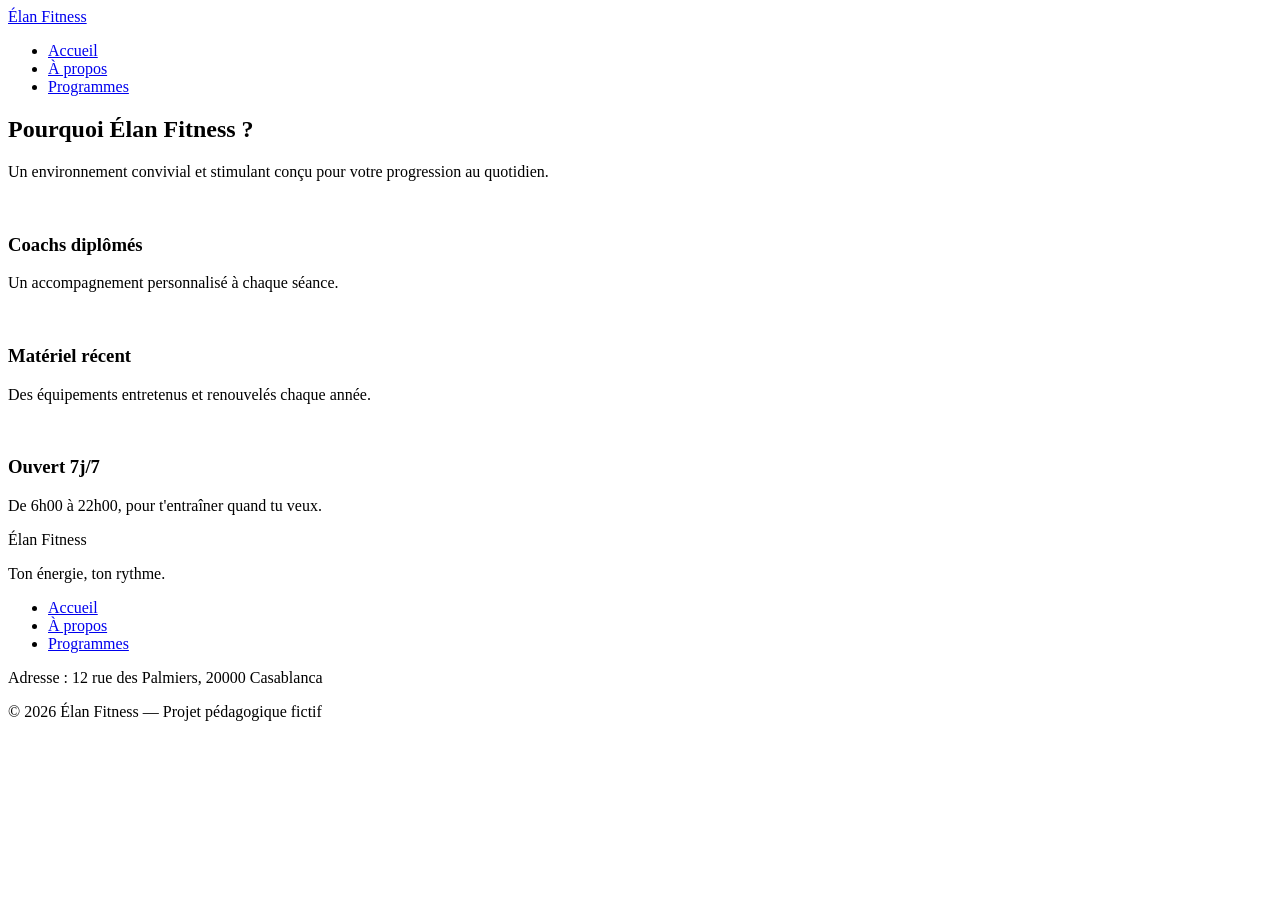
==== Accueil.html @ 4564ea5b "division des pages" ====
<!DOCTYPE html>
<html lang="fr">
<head>
  <meta charset="UTF-8">
  <meta name="viewport" content="width=device-width, initial-scale=1">
  <meta name="description" content="Élan Fitness, salle de sport à Casablanca : musculation, yoga, cardio et boxe fitness avec des coachs diplômés. Réservez votre cours d'essai gratuit.">
  <title>Élan Fitness | Salle de sport à Casablanca</title>

  <link rel="preconnect" href="https://fonts.googleapis.com">
  <link rel="preconnect" href="https://fonts.gstatic.com" crossorigin>
  <link href="https://fonts.googleapis.com/css2?family=Inter:wght@400;500;600&family=Poppins:wght@600;700;800&display=swap" rel="stylesheet">

  <link rel="stylesheet" href="style.css">
</head>

<body>
  <header class="en-tete">
    <div class="conteneur en-tete-contenu">
      <a href="#accueil" class="logo">Élan Fitness</a>

      <nav aria-label="Navigation principale">
        <ul class="menu">
          <li><a href="./Accueil.html" class="lien-actif">Accueil</a></li>
          <li><a href="./propos.html">À propos</a></li>
          <li><a href="./Programmes.html">Programmes</a></li>
        </ul>
      </nav>
    </div>
  </header>

  <main>
    <section class="section section-blanche">
      <div class="conteneur">
        <div class="section-titre">
          <h2>Pourquoi Élan Fitness ?</h2>
          <p>Un environnement convivial et stimulant conçu pour votre progression au quotidien.</p>
        </div>

        <div class="cartes">
          <article class="carte carte-avantage">
            <div class="icone"><img src="img/icone-coach.svg" alt=""></div>
            <h3>Coachs diplômés</h3>
            <p>Un accompagnement personnalisé à chaque séance.</p>
          </article>

          <article class="carte carte-avantage">
            <div class="icone"><img src="img/icone-materiel.svg" alt=""></div>
            <h3>Matériel récent</h3>
            <p>Des équipements entretenus et renouvelés chaque année.</p>
          </article>

          <article class="carte carte-avantage">
            <div class="icone"><img src="img/icone-horloge.svg" alt=""></div>
            <h3>Ouvert 7j/7</h3>
            <p>De 6h00 à 22h00, pour t'entraîner quand tu veux.</p>
          </article>
        </div>
      </div>
    </section>
  </main>

  <footer class="pied-de-page">
  <div class="conteneur">

    <div class="pied-haut">
      <div>
        <p class="logo logo-clair">Élan Fitness</p>
        <p class="slogan">Ton énergie, ton rythme.</p>
      </div>

      <nav aria-label="Navigation du pied de page">
        <ul class="menu menu-pied">
          <li><a href="./Accueil.html">Accueil</a></li>
          <li><a href="./propos.html">À propos</a></li>
          <li><a href="./Programmes.html">Programmes</a></li>
        </ul>
      </nav>
    </div>

    <div class="pied-bas">
      <p>Adresse : 12 rue des Palmiers, 20000 Casablanca</p>
      <p>&copy; 2026 Élan Fitness — Projet pédagogique fictif</p>
    </div>

  </div>
</footer>
</body>
</html>
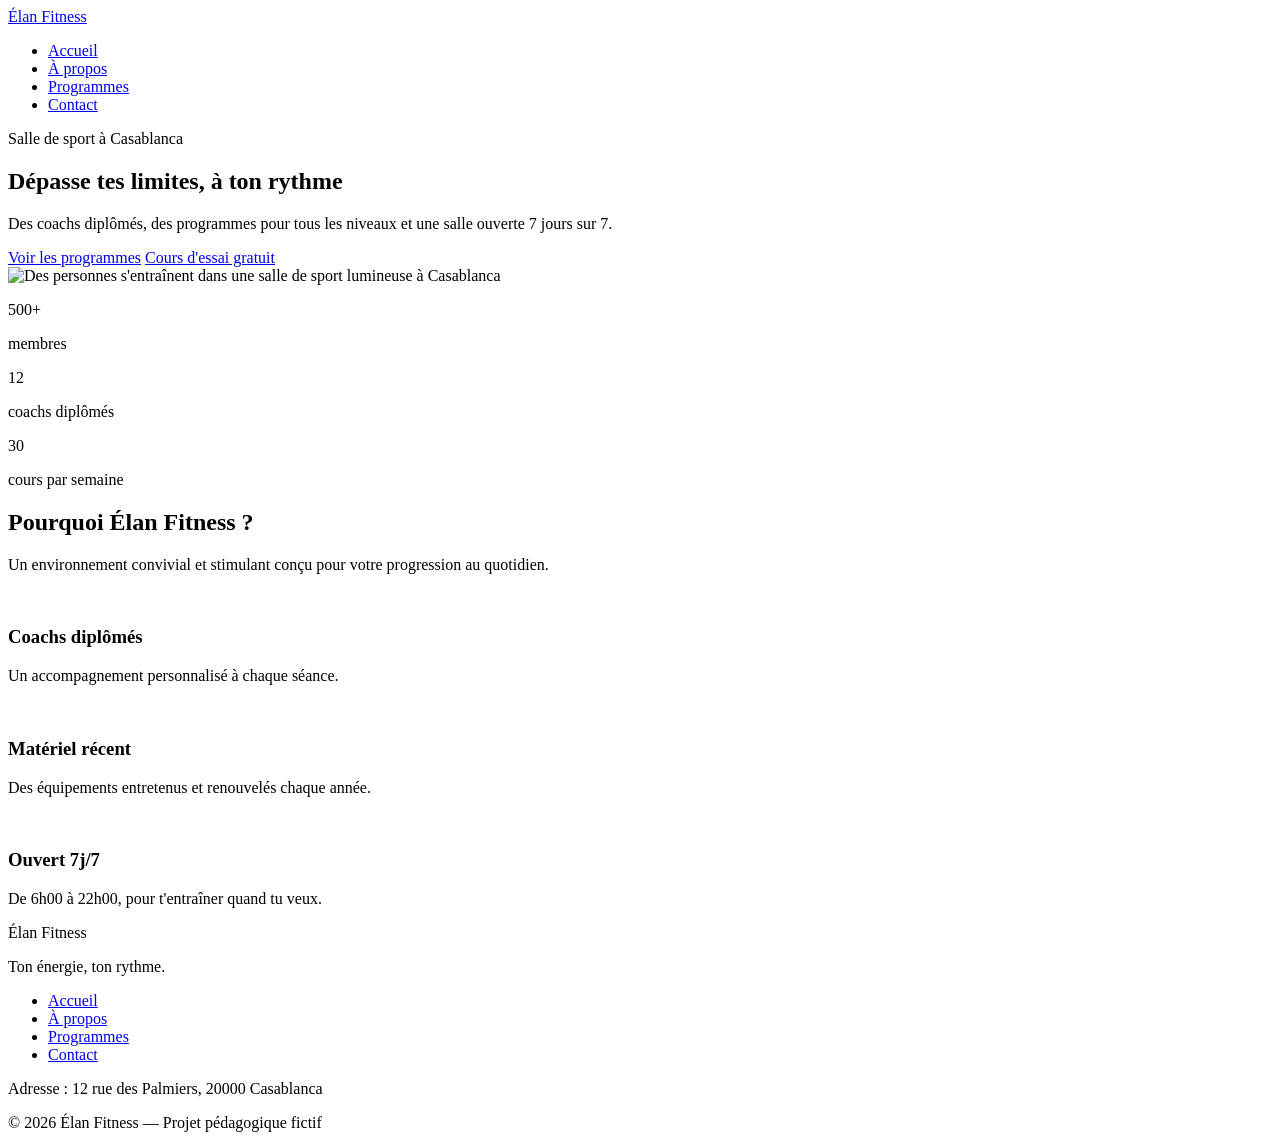
==== commit 8c8d6086: "Correction des icônes de changement de page" ====
--- a/Accueil.html
+++ b/Accueil.html
@@ -1,10 +1,11 @@
+
 <!DOCTYPE html>
 <html lang="fr">
 <head>
   <meta charset="UTF-8">
   <meta name="viewport" content="width=device-width, initial-scale=1">
   <meta name="description" content="Élan Fitness, salle de sport à Casablanca : musculation, yoga, cardio et boxe fitness avec des coachs diplômés. Réservez votre cours d'essai gratuit.">
-  <title>Élan Fitness | Salle de sport à Casablanca</title>
+  <title>Accueil | Élan Fitness</title>
 
   <link rel="preconnect" href="https://fonts.googleapis.com">
   <link rel="preconnect" href="https://fonts.gstatic.com" crossorigin>
@@ -14,23 +15,64 @@
 </head>
 
 <body>
+
   <header class="en-tete">
     <div class="conteneur en-tete-contenu">
-      <a href="#accueil" class="logo">Élan Fitness</a>
+      <a href="./Accueil.html" class="logo">Élan Fitness</a>
 
       <nav aria-label="Navigation principale">
         <ul class="menu">
-          <li><a href="./Accueil.html" class="lien-actif">Accueil</a></li>
-          <li><a href="./propos.html">À propos</a></li>
-          <li><a href="./Programmes.html">Programmes</a></li>
-        </ul>
+            <li><a href="./Accueil.html" class="lien-actif" aria-current="page">Accueil</a></li>
+            <li><a href="./Propos.html">À propos</a></li>
+            <li><a href="./Programmes.html">Programmes</a></li>
+            <li><a href="./Contact.html">Contact</a></li>
+          </ul>
       </nav>
     </div>
   </header>
 
   <main>
+
+    <section id="accueil" class="hero">
+      <div class="conteneur">
+
+        <div class="hero-contenu">
+          <div class="hero-texte">
+            <p class="sur-titre">Salle de sport à Casablanca</p>
+            <h1>Dépasse tes limites, à ton rythme</h1>
+            <p class="hero-description">
+              Des coachs diplômés, des programmes pour tous les niveaux et une salle ouverte 7 jours sur 7.
+            </p>
+            <div class="boutons">
+              <a href="./Programmes.html" class="bouton bouton-principal">Voir les programmes</a>
+              <a href="./Contact.html" class="bouton bouton-secondaire">Cours d'essai gratuit</a>
+            </div>
+          </div>
+
+          <img class="hero-image" src="img/hero.jpg" alt="Des personnes s'entraînent dans une salle de sport lumineuse à Casablanca">
+        </div>
+
+        <div class="chiffres">
+          <div class="chiffre">
+            <p class="chiffre-nombre">500+</p>
+            <p>membres</p>
+          </div>
+          <div class="chiffre">
+            <p class="chiffre-nombre">12</p>
+            <p>coachs diplômés</p>
+          </div>
+          <div class="chiffre">
+            <p class="chiffre-nombre">30</p>
+            <p>cours par semaine</p>
+          </div>
+        </div>
+
+      </div>
+    </section>
+
     <section class="section section-blanche">
       <div class="conteneur">
+
         <div class="section-titre">
           <h2>Pourquoi Élan Fitness ?</h2>
           <p>Un environnement convivial et stimulant conçu pour votre progression au quotidien.</p>
@@ -55,34 +97,38 @@
             <p>De 6h00 à 22h00, pour t'entraîner quand tu veux.</p>
           </article>
         </div>
+
       </div>
     </section>
+
   </main>
 
   <footer class="pied-de-page">
-  <div class="conteneur">
+    <div class="conteneur">
 
-    <div class="pied-haut">
-      <div>
-        <p class="logo logo-clair">Élan Fitness</p>
-        <p class="slogan">Ton énergie, ton rythme.</p>
+      <div class="pied-haut">
+        <div>
+          <p class="logo logo-clair">Élan Fitness</p>
+          <p class="slogan">Ton énergie, ton rythme.</p>
+        </div>
+
+        <nav aria-label="Navigation du pied de page">
+          <ul class="menu menu-pied">
+            <li><a href="./Accueil.html" class="lien-actif" aria-current="page">Accueil</a></li>
+            <li><a href="./Propos.html">À propos</a></li>
+            <li><a href="./Programmes.html">Programmes</a></li>
+            <li><a href="./Contact.html">Contact</a></li>
+          </ul>
+        </nav>
       </div>
 
-      <nav aria-label="Navigation du pied de page">
-        <ul class="menu menu-pied">
-          <li><a href="./Accueil.html">Accueil</a></li>
-          <li><a href="./propos.html">À propos</a></li>
-          <li><a href="./Programmes.html">Programmes</a></li>
-        </ul>
-      </nav>
+      <div class="pied-bas">
+        <p>Adresse : 12 rue des Palmiers, 20000 Casablanca</p>
+        <p>&copy; 2026 Élan Fitness — Projet pédagogique fictif</p>
+      </div>
+
     </div>
+  </footer>
 
-    <div class="pied-bas">
-      <p>Adresse : 12 rue des Palmiers, 20000 Casablanca</p>
-      <p>&copy; 2026 Élan Fitness — Projet pédagogique fictif</p>
-    </div>
-
-  </div>
-</footer>
 </body>
 </html>
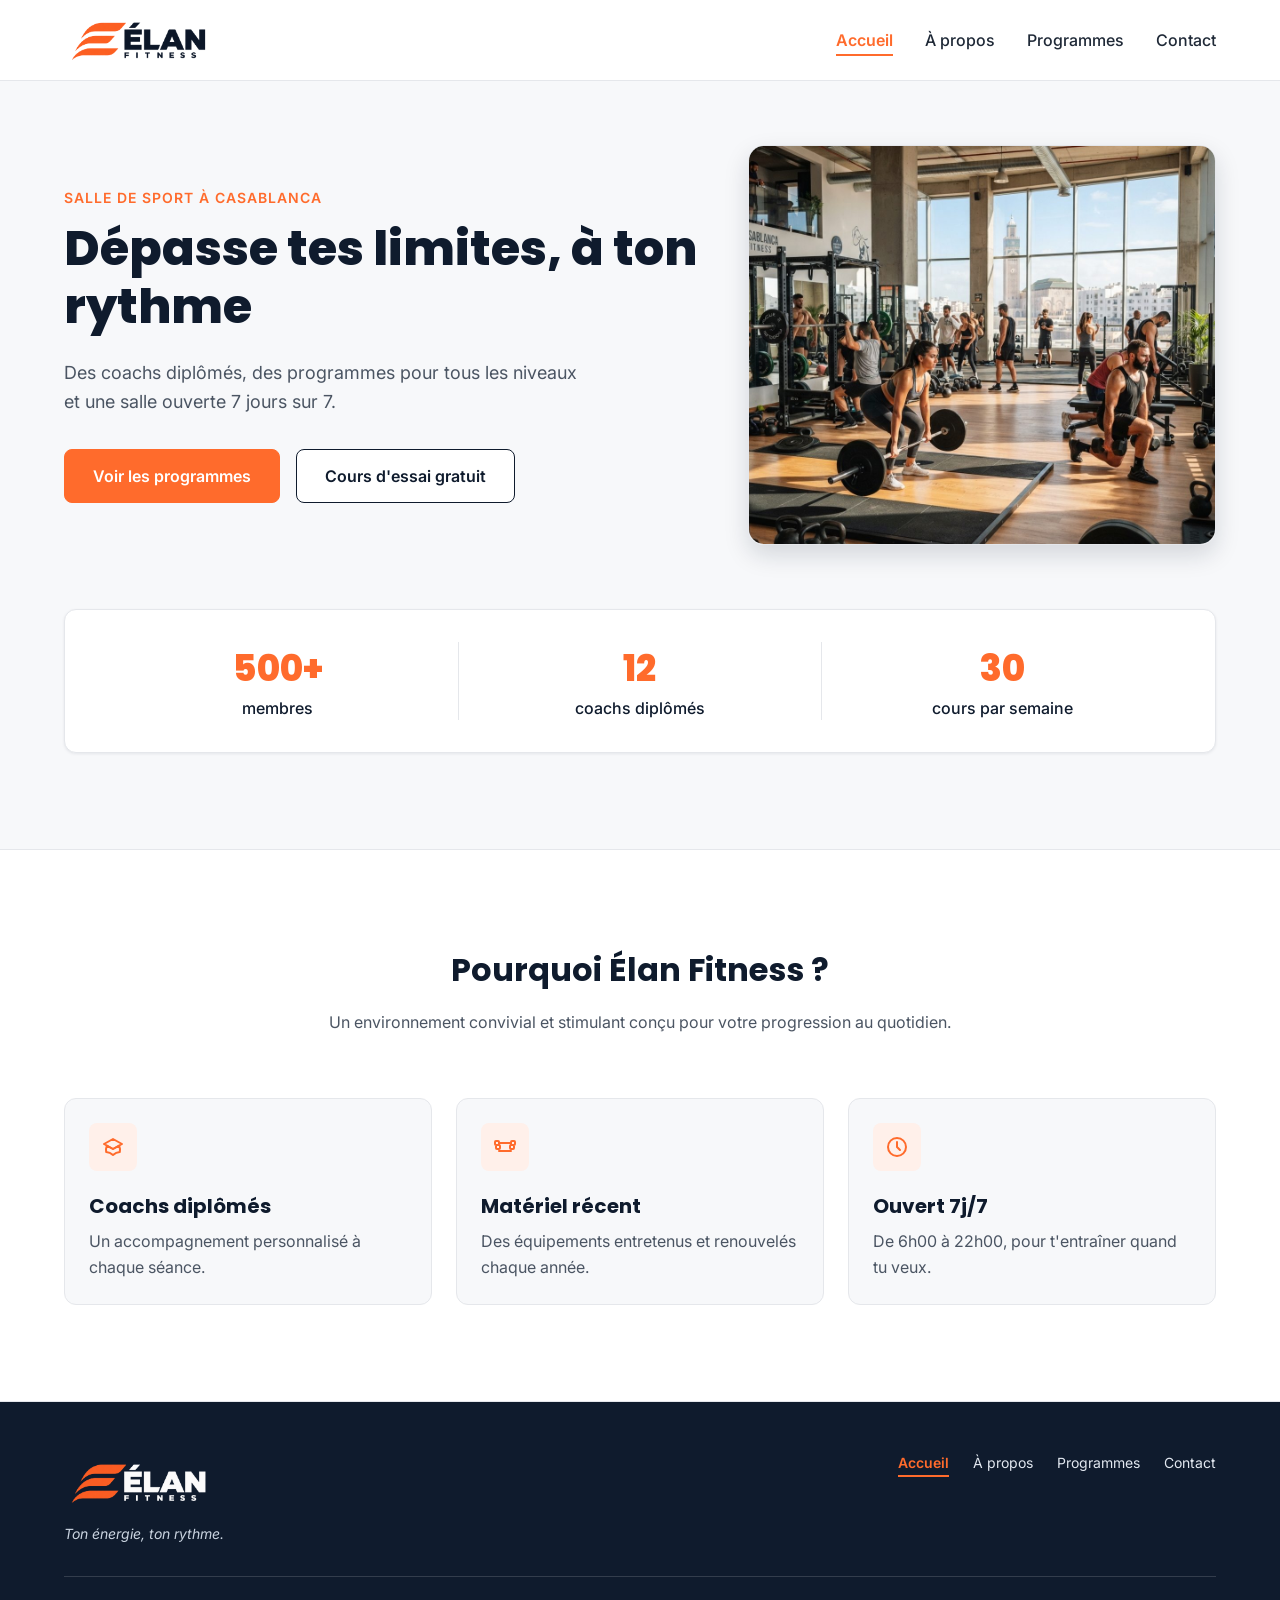
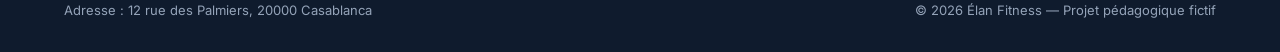
==== commit b93bc09c: "ajoute le logo dans tous les page et ajoute style avec css on la page contact et ajoute effect sur l" ====
--- a/Accueil.html
+++ b/Accueil.html
@@ -1,134 +1,157 @@
+<!doctype html>
+<html lang="fr">
+  <head>
+    <meta charset="UTF-8" />
+    <meta name="viewport" content="width=device-width, initial-scale=1" />
+    <meta
+      name="description"
+      content="Élan Fitness, salle de sport à Casablanca : musculation, yoga, cardio et boxe fitness avec des coachs diplômés. Réservez votre cours d'essai gratuit."
+    />
+    <title>Accueil | Élan Fitness</title>
 
-<!DOCTYPE html>
-<html lang="fr">
-<head>
-  <meta charset="UTF-8">
-  <meta name="viewport" content="width=device-width, initial-scale=1">
-  <meta name="description" content="Élan Fitness, salle de sport à Casablanca : musculation, yoga, cardio et boxe fitness avec des coachs diplômés. Réservez votre cours d'essai gratuit.">
-  <title>Accueil | Élan Fitness</title>
+    <link rel="preconnect" href="https://fonts.googleapis.com" />
+    <link rel="preconnect" href="https://fonts.gstatic.com" crossorigin />
+    <link
+      href="https://fonts.googleapis.com/css2?family=Inter:wght@400;500;600&family=Poppins:wght@600;700;800&display=swap"
+      rel="stylesheet"
+    />
 
-  <link rel="preconnect" href="https://fonts.googleapis.com">
-  <link rel="preconnect" href="https://fonts.gstatic.com" crossorigin>
-  <link href="https://fonts.googleapis.com/css2?family=Inter:wght@400;500;600&family=Poppins:wght@600;700;800&display=swap" rel="stylesheet">
+    <link rel="stylesheet" href="style.css" />
+  </head>
 
-  <link rel="stylesheet" href="style.css">
-</head>
+  <body>
+    <header class="en-tete">
+      <div class="conteneur en-tete-contenu">
+        <a href="./Accueil.html" class="logo"
+          ><img src="img/elan-fitness-noir.png" alt="Élan Fitness"
+        /></a>
 
-<body>
-
-  <header class="en-tete">
-    <div class="conteneur en-tete-contenu">
-      <a href="./Accueil.html" class="logo">Élan Fitness</a>
-
-      <nav aria-label="Navigation principale">
-        <ul class="menu">
-            <li><a href="./Accueil.html" class="lien-actif" aria-current="page">Accueil</a></li>
-            <li><a href="./Propos.html">À propos</a></li>
-            <li><a href="./Programmes.html">Programmes</a></li>
-            <li><a href="./Contact.html">Contact</a></li>
-          </ul>
-      </nav>
-    </div>
-  </header>
-
-  <main>
-
-    <section id="accueil" class="hero">
-      <div class="conteneur">
-
-        <div class="hero-contenu">
-          <div class="hero-texte">
-            <p class="sur-titre">Salle de sport à Casablanca</p>
-            <h1>Dépasse tes limites, à ton rythme</h1>
-            <p class="hero-description">
-              Des coachs diplômés, des programmes pour tous les niveaux et une salle ouverte 7 jours sur 7.
-            </p>
-            <div class="boutons">
-              <a href="./Programmes.html" class="bouton bouton-principal">Voir les programmes</a>
-              <a href="./Contact.html" class="bouton bouton-secondaire">Cours d'essai gratuit</a>
-            </div>
-          </div>
-
-          <img class="hero-image" src="img/hero.jpg" alt="Des personnes s'entraînent dans une salle de sport lumineuse à Casablanca">
-        </div>
-
-        <div class="chiffres">
-          <div class="chiffre">
-            <p class="chiffre-nombre">500+</p>
-            <p>membres</p>
-          </div>
-          <div class="chiffre">
-            <p class="chiffre-nombre">12</p>
-            <p>coachs diplômés</p>
-          </div>
-          <div class="chiffre">
-            <p class="chiffre-nombre">30</p>
-            <p>cours par semaine</p>
-          </div>
-        </div>
-
-      </div>
-    </section>
-
-    <section class="section section-blanche">
-      <div class="conteneur">
-
-        <div class="section-titre">
-          <h2>Pourquoi Élan Fitness ?</h2>
-          <p>Un environnement convivial et stimulant conçu pour votre progression au quotidien.</p>
-        </div>
-
-        <div class="cartes">
-          <article class="carte carte-avantage">
-            <div class="icone"><img src="img/icone-coach.svg" alt=""></div>
-            <h3>Coachs diplômés</h3>
-            <p>Un accompagnement personnalisé à chaque séance.</p>
-          </article>
-
-          <article class="carte carte-avantage">
-            <div class="icone"><img src="img/icone-materiel.svg" alt=""></div>
-            <h3>Matériel récent</h3>
-            <p>Des équipements entretenus et renouvelés chaque année.</p>
-          </article>
-
-          <article class="carte carte-avantage">
-            <div class="icone"><img src="img/icone-horloge.svg" alt=""></div>
-            <h3>Ouvert 7j/7</h3>
-            <p>De 6h00 à 22h00, pour t'entraîner quand tu veux.</p>
-          </article>
-        </div>
-
-      </div>
-    </section>
-
-  </main>
-
-  <footer class="pied-de-page">
-    <div class="conteneur">
-
-      <div class="pied-haut">
-        <div>
-          <p class="logo logo-clair">Élan Fitness</p>
-          <p class="slogan">Ton énergie, ton rythme.</p>
-        </div>
-
-        <nav aria-label="Navigation du pied de page">
-          <ul class="menu menu-pied">
-            <li><a href="./Accueil.html" class="lien-actif" aria-current="page">Accueil</a></li>
+        <nav aria-label="Navigation principale">
+          <ul class="menu">
+            <li>
+              <a href="./Accueil.html" class="lien-actif" aria-current="page"
+                >Accueil</a
+              >
+            </li>
             <li><a href="./Propos.html">À propos</a></li>
             <li><a href="./Programmes.html">Programmes</a></li>
             <li><a href="./Contact.html">Contact</a></li>
           </ul>
         </nav>
       </div>
+    </header>
 
-      <div class="pied-bas">
-        <p>Adresse : 12 rue des Palmiers, 20000 Casablanca</p>
-        <p>&copy; 2026 Élan Fitness — Projet pédagogique fictif</p>
+    <main>
+      <section id="accueil" class="hero">
+        <div class="conteneur">
+          <div class="hero-contenu">
+            <div class="hero-texte">
+              <p class="sur-titre">Salle de sport à Casablanca</p>
+              <h1>Dépasse tes limites, à ton rythme</h1>
+              <p class="hero-description">
+                Des coachs diplômés, des programmes pour tous les niveaux et une
+                salle ouverte 7 jours sur 7.
+              </p>
+              <div class="boutons">
+                <a href="./Programmes.html" class="bouton bouton-principal"
+                  >Voir les programmes</a
+                >
+                <a href="./Contact.html" class="bouton bouton-secondaire"
+                  >Cours d'essai gratuit</a
+                >
+              </div>
+            </div>
+
+            <img
+              class="hero-image"
+              src="img/hero.jpg"
+              alt="Des personnes s'entraînent dans une salle de sport lumineuse à Casablanca"
+            />
+          </div>
+
+          <div class="chiffres">
+            <div class="chiffre">
+              <p class="chiffre-nombre">500+</p>
+              <p>membres</p>
+            </div>
+            <div class="chiffre">
+              <p class="chiffre-nombre">12</p>
+              <p>coachs diplômés</p>
+            </div>
+            <div class="chiffre">
+              <p class="chiffre-nombre">30</p>
+              <p>cours par semaine</p>
+            </div>
+          </div>
+        </div>
+      </section>
+
+      <section class="section section-blanche">
+        <div class="conteneur">
+          <div class="section-titre">
+            <h2>Pourquoi Élan Fitness ?</h2>
+            <p>
+              Un environnement convivial et stimulant conçu pour votre
+              progression au quotidien.
+            </p>
+          </div>
+
+          <div class="cartes">
+            <article class="carte carte-avantage">
+              <div class="icone"><img src="img/icone-coach.svg" alt="" /></div>
+              <h3>Coachs diplômés</h3>
+              <p>Un accompagnement personnalisé à chaque séance.</p>
+            </article>
+
+            <article class="carte carte-avantage">
+              <div class="icone">
+                <img src="img/icone-materiel.svg" alt="" />
+              </div>
+              <h3>Matériel récent</h3>
+              <p>Des équipements entretenus et renouvelés chaque année.</p>
+            </article>
+
+            <article class="carte carte-avantage">
+              <div class="icone">
+                <img src="img/icone-horloge.svg" alt="" />
+              </div>
+              <h3>Ouvert 7j/7</h3>
+              <p>De 6h00 à 22h00, pour t'entraîner quand tu veux.</p>
+            </article>
+          </div>
+        </div>
+      </section>
+    </main>
+
+    <footer class="pied-de-page">
+      <div class="conteneur">
+        <div class="pied-haut">
+          <div>
+            <p class="logo logo-clair">
+              <img src="img/elan-fitness-blanc.png" alt="Élan Fitness" />
+            </p>
+            <p class="slogan">Ton énergie, ton rythme.</p>
+          </div>
+
+          <nav aria-label="Navigation du pied de page">
+            <ul class="menu menu-pied">
+              <li>
+                <a href="./Accueil.html" class="lien-actif" aria-current="page"
+                  >Accueil</a
+                >
+              </li>
+              <li><a href="./Propos.html">À propos</a></li>
+              <li><a href="./Programmes.html">Programmes</a></li>
+              <li><a href="./Contact.html">Contact</a></li>
+            </ul>
+          </nav>
+        </div>
+
+        <div class="pied-bas">
+          <p>Adresse : 12 rue des Palmiers, 20000 Casablanca</p>
+          <p>&copy; 2026 Élan Fitness — Projet pédagogique fictif</p>
+        </div>
       </div>
-
-    </div>
-  </footer>
-
-</body>
-</html>+    </footer>
+  </body>
+</html>
--- a/style.css
+++ b/style.css
@@ -0,0 +1,851 @@
+* {
+  box-sizing: border-box;
+  margin: 0;
+  padding: 0;
+}
+
+html {
+  scroll-behavior: smooth;
+}
+
+body {
+  font-family: 'Inter', Arial, sans-serif;
+  font-size: 16px;
+  line-height: 1.5;
+  color: #1F2937;
+  background-color: #F7F8FA;
+}
+
+h1, h2, h3, h4 {
+  font-family: 'Poppins', Arial, sans-serif;
+  color: #0F1B2D;
+}
+
+a {
+  color: inherit;
+  text-decoration: none;
+}
+
+ul {
+  list-style: none;
+}
+
+img {
+  display: block;
+  max-width: 100%;
+}
+
+a:focus-visible,
+button:focus-visible {
+  outline: 3px solid #FF6B2C;
+  outline-offset: 2px;
+}
+
+.conteneur {
+  width: 100%;
+  max-width: 1200px;
+  margin: 0 auto;
+  padding: 0 24px;
+}
+
+.section {
+  padding: 96px 0;
+}
+
+.section-blanche {
+  background-color: #FFFFFF;
+  border-top: 1px solid #E5E7EB;
+  border-bottom: 1px solid #E5E7EB;
+}
+
+.section-titre {
+  max-width: 640px;
+  margin: 0 auto 64px;
+  text-align: center;
+}
+
+.section-titre h2 {
+  font-size: 32px;
+  margin-bottom: 16px;
+}
+
+.section-titre h3 {
+  font-size: 26px;
+  margin-bottom: 12px;
+}
+
+.section-titre p {
+  color: #4B5563;
+}
+
+.sur-titre {
+  font-size: 14px;
+  font-weight: 600;
+  color: #FF6B2C;
+  text-transform: uppercase;
+  letter-spacing: 1px;
+  margin-bottom: 12px;
+}
+
+.bouton {
+  display: inline-block;
+  padding: 14px 28px;
+  border-radius: 8px;
+  font-size: 16px;
+  font-weight: 600;
+  text-align: center;
+  cursor: pointer;
+}
+
+.bouton-principal {
+  background-color: #FF6B2C;
+  border: 1px solid #FF6B2C;
+  color: #FFFFFF;
+}
+
+.bouton-principal:hover {
+  background-color: #F05817;
+}
+
+.bouton-secondaire {
+  background-color: #FFFFFF;
+  border: 1px solid #0F1B2D;
+  color: #0F1B2D;
+}
+
+.bouton-secondaire:hover {
+  background-color: #F3F4F6;
+}
+
+.cartes {
+  display: flex;
+  gap: 24px;
+}
+
+.carte {
+  flex: 1;
+  background-color: #FFFFFF;
+  border: 1px solid #E5E7EB;
+  border-radius: 12px;
+  box-shadow: 0 1px 3px rgba(15, 27, 45, 0.08);
+}
+
+.icone {
+  width: 48px;
+  height: 48px;
+  background-color: #FFF0EA;
+  border-radius: 8px;
+  display: flex;
+  align-items: center;
+  justify-content: center;
+}
+
+.icone img {
+  width: 24px;
+  height: 24px;
+}
+
+.icone-petite {
+  width: 32px;
+  height: 32px;
+  border-radius: 50%;
+}
+
+.icone-petite img {
+  width: 16px;
+  height: 16px;
+}
+
+.en-tete {
+  position: sticky;
+  top: 0;
+  z-index: 10;
+  background-color: #FFFFFF;
+  border-bottom: 1px solid #E5E7EB;
+}
+
+.en-tete-contenu {
+  height: 80px;
+  display: flex;
+  align-items: center;
+  justify-content: space-between;
+}
+
+.logo {
+  display: flex;
+  align-items: center;
+  font-family: 'Poppins', Arial, sans-serif;
+  font-size: 24px;
+  font-weight: 700;
+  color: #0F1B2D;
+}
+
+.logo::after {
+  content: "";
+  width: 10px;
+  height: 10px;
+  margin-left: 8px;
+  background-color: #FF6B2C;
+  border-radius: 50%;
+}
+
+.menu {
+  display: flex;
+  gap: 32px;
+}
+
+.menu a {
+  font-weight: 500;
+  padding-bottom: 4px;
+  border-bottom: 2px solid transparent;
+}
+
+.menu a:hover {
+  color: #FF6B2C;
+}
+
+.menu .lien-actif {
+  color: #FF6B2C;
+  font-weight: 600;
+  border-bottom-color: #FF6B2C;
+}
+
+.hero {
+  padding: 64px 0 96px;
+}
+
+.hero-contenu {
+  display: flex;
+  align-items: center;
+  gap: 32px;
+}
+
+.hero-texte {
+  flex: 7;
+}
+
+.hero-texte h1 {
+  font-size: 48px;
+  font-weight: 800;
+  line-height: 1.2;
+  margin-bottom: 24px;
+}
+
+.hero-description {
+  max-width: 520px;
+  font-size: 18px;
+  line-height: 1.6;
+  color: #4B5563;
+  margin-bottom: 32px;
+}
+
+.boutons {
+  display: flex;
+  flex-wrap: wrap;
+  gap: 16px;
+}
+
+.hero-image {
+  flex: 5;
+  min-width: 0;
+  height: 400px;
+  object-fit: cover;
+  border-radius: 16px;
+  border: 1px solid #E5E7EB;
+  box-shadow: 0 10px 25px rgba(15, 27, 45, 0.15);
+}
+
+.chiffres {
+  display: flex;
+  margin-top: 64px;
+  padding: 32px;
+  background-color: #FFFFFF;
+  border: 1px solid #E5E7EB;
+  border-radius: 12px;
+  box-shadow: 0 1px 3px rgba(15, 27, 45, 0.08);
+}
+
+.chiffre {
+  flex: 1;
+  text-align: center;
+  font-weight: 500;
+  color: #0F1B2D;
+}
+
+.chiffre + .chiffre {
+  border-left: 1px solid #E5E7EB;
+}
+
+.chiffre-nombre {
+  font-family: 'Poppins', Arial, sans-serif;
+  font-size: 36px;
+  font-weight: 800;
+  color: #FF6B2C;
+}
+
+.carte-avantage {
+  padding: 24px;
+  background-color: #F7F8FA;
+  box-shadow: none;
+}
+
+.carte-avantage .icone {
+  margin-bottom: 20px;
+}
+
+.carte-avantage h3 {
+  font-size: 20px;
+  margin-bottom: 8px;
+}
+
+.carte-avantage p {
+  color: #4B5563;
+  line-height: 1.6;
+}
+
+.apropos-contenu {
+  display: flex;
+  align-items: center;
+  gap: 64px;
+}
+
+.apropos-texte {
+  flex: 7;
+}
+
+.apropos-texte h2 {
+  font-size: 36px;
+  line-height: 1.2;
+  margin-bottom: 20px;
+}
+
+.apropos-texte p {
+  color: #4B5563;
+  line-height: 1.7;
+  margin-bottom: 16px;
+}
+
+.valeurs {
+  display: flex;
+  gap: 16px;
+  margin-top: 32px;
+}
+
+.valeur {
+  flex: 1;
+  display: flex;
+  align-items: center;
+  gap: 12px;
+  padding: 12px 16px;
+  background-color: #FFFFFF;
+  border: 1px solid #E5E7EB;
+  border-radius: 12px;
+  font-family: 'Poppins', Arial, sans-serif;
+  font-size: 14px;
+  font-weight: 600;
+  color: #0F1B2D;
+}
+
+.apropos-image {
+  flex: 5;
+  min-width: 0;
+  height: 360px;
+  object-fit: cover;
+  border-radius: 16px;
+  box-shadow: 0 10px 25px rgba(15, 27, 45, 0.15);
+}
+
+.carte-programme {
+  display: flex;
+  flex-direction: column;
+  overflow: hidden;
+}
+
+.carte-programme > img {
+  width: 100%;
+  height: 200px;
+  object-fit: cover;
+}
+
+.programme-corps {
+  flex: 1;
+  display: flex;
+  flex-direction: column;
+  padding: 20px;
+}
+
+.programme-corps h3 {
+  font-size: 20px;
+  margin-bottom: 8px;
+}
+
+.programme-corps p {
+  font-size: 15px;
+  color: #4B5563;
+}
+
+.etiquette {
+  align-self: flex-start;
+  padding: 4px 10px;
+  margin-bottom: 12px;
+  border-radius: 6px;
+  font-size: 12px;
+  font-weight: 600;
+}
+
+.etiquette-orange {
+  background-color: #FFEDE5;
+  color: #C2410C;
+}
+
+.etiquette-bleue {
+  background-color: #DBEAFE;
+  color: #1D4ED8;
+}
+
+.etiquette-verte {
+  background-color: #D1FAE5;
+  color: #047857;
+}
+
+.programme-corps .duree {
+  display: flex;
+  align-items: center;
+  gap: 8px;
+  margin-top: auto;
+  padding-top: 16px;
+  border-top: 1px solid #E5E7EB;
+  font-size: 13px;
+  font-weight: 600;
+  color: #0F1B2D;
+}
+
+.programme-corps h3 + p {
+  margin-bottom: 16px;
+}
+
+.duree img {
+  width: 16px;
+  height: 16px;
+}
+
+.formules {
+  margin-top: 96px;
+}
+
+.formule {
+  position: relative;
+  display: flex;
+  flex-direction: column;
+  padding: 28px;
+}
+
+.formule h4 {
+  font-size: 20px;
+}
+
+.prix {
+  margin: 8px 0 16px;
+  font-family: 'Poppins', Arial, sans-serif;
+  font-size: 30px;
+  font-weight: 800;
+  color: #FF6B2C;
+}
+
+.prix span {
+  font-family: 'Inter', Arial, sans-serif;
+  font-size: 16px;
+  font-weight: 500;
+  color: #4B5563;
+}
+
+.prix-note {
+  margin: -8px 0 16px;
+  font-size: 13px;
+  color: #4B5563;
+}
+
+.formule-liste {
+  flex: 1;
+  margin-bottom: 24px;
+}
+
+.formule-liste li {
+  padding-left: 28px;
+  margin-bottom: 12px;
+  font-size: 15px;
+  background-image: url('img/icone-check.svg');
+  background-repeat: no-repeat;
+  background-position: left center;
+  background-size: 16px;
+}
+
+.formule .bouton {
+  display: block;
+}
+
+.formule-populaire {
+  border: 2px solid #FF6B2C;
+  box-shadow: 0 10px 25px rgba(255, 107, 44, 0.2);
+}
+
+.badge-populaire {
+  position: absolute;
+  top: -14px;
+  left: 50%;
+  transform: translateX(-50%);
+  padding: 4px 14px;
+  background-color: #FF6B2C;
+  border-radius: 999px;
+  font-size: 12px;
+  font-weight: 700;
+  text-transform: uppercase;
+  color: #FFFFFF;
+}
+
+.pied-de-page {
+  padding: 48px 0 32px;
+  background-color: #0F1B2D;
+  color: #FFFFFF;
+}
+
+.pied-haut {
+  display: flex;
+  justify-content: space-between;
+  align-items: flex-start;
+  padding-bottom: 32px;
+  border-bottom: 1px solid rgba(255, 255, 255, 0.15);
+}
+
+.logo-clair {
+  color: #FFFFFF;
+}
+
+.slogan {
+  margin-top: 8px;
+  font-size: 14px;
+  font-style: italic;
+  color: #CBD5E1;
+}
+
+.menu-pied {
+  gap: 24px;
+}
+
+.menu-pied a {
+  font-size: 14px;
+  font-weight: 400;
+  color: #E2E8F0;
+}
+
+.pied-bas {
+  display: flex;
+  justify-content: space-between;
+  margin-top: 24px;
+  font-size: 13px;
+  color: #94A3B8;
+}
+
+
+.logo img {
+  width: 150px;
+  height: auto;
+}
+
+.logo::after {
+  display: none;
+}
+
+#contact {
+  padding: 60px 0;
+}
+
+.contact-contenu {
+  display: flex;
+  gap: 60px;
+}
+
+.contact-infos {
+  width: 50%;
+}
+
+.contact-surtitre {
+  margin-bottom: 20px;
+  font-size: 14px;
+  text-transform: uppercase;
+  letter-spacing: 2px;
+}
+
+.contact-infos h1 {
+  margin-bottom: 35px;
+  font-size: 36px;
+  text-transform: uppercase;
+}
+
+.contact-info {
+  display: flex;
+  gap: 18px;
+  margin-bottom: 28px;
+}
+
+.contact-info h2 {
+  margin-bottom: 6px;
+  font-size: 16px;
+  text-transform: uppercase;
+}
+
+.contact-info p {
+  color: #4b5563;
+}
+
+.formulaire-contact {
+  width: 50%;
+}
+
+.formulaire-contact .champ {
+  margin-bottom: 22px;
+}
+
+.formulaire-contact label {
+  display: block;
+  margin-bottom: 8px;
+  font-size: 14px;
+  text-transform: uppercase;
+  color: #4b5563;
+  letter-spacing: 1px;
+}
+
+.formulaire-contact input,
+.formulaire-contact textarea {
+  width: 100%;
+  padding: 16px;
+  font-family: "Inter", Arial, sans-serif;
+  font-size: 16px;
+  background-color: #ffffff;
+  color: #0f1b2d;
+  border: 1px solid #d1d5db;
+  border-radius: 4px;
+}
+
+.formulaire-contact input:focus,
+.formulaire-contact textarea:focus {
+  outline: 2px solid #c2410c;
+}
+
+.contact-envoyer {
+  width: 100%;
+  padding: 17px;
+  font-size: 16px;
+  font-weight: bold;
+  text-transform: uppercase;
+  background-color: #ff6b2c;
+  color: #0f1b2d;
+  border: 0;
+  border-radius: 4px;
+  cursor: pointer;
+  transition: 0.2s;
+}
+
+.contact-envoyer:hover {
+  background-color: #f05817;
+  transform: translateY(-3px);
+}
+
+@media (max-width: 800px) {
+  .contact-contenu {
+    display: block;
+  }
+
+  .contact-infos,
+  .formulaire-contact {
+    width: 100%;
+  }
+
+  .formulaire-contact {
+    margin-top: 40px;
+  }
+}
+
+.hero-texte,
+.apropos-texte,
+.carte,
+.contact-infos,
+.formulaire-contact {
+  min-width: 0;
+}
+
+p,
+h1,
+h2,
+h3,
+a {
+  overflow-wrap: break-word;
+}
+
+.formulaire-contact textarea {
+  resize: vertical;
+}
+
+@media (max-width: 1000px) {
+  .en-tete-contenu {
+    height: auto;
+    min-height: 80px;
+    padding-top: 16px;
+    padding-bottom: 16px;
+    gap: 20px;
+  }
+
+  .menu {
+    flex-wrap: wrap;
+    gap: 16px;
+  }
+
+  .hero-contenu,
+  .apropos-contenu {
+    flex-direction: column;
+    align-items: stretch;
+    gap: 32px;
+  }
+
+  .hero-image,
+  .apropos-image {
+    flex: auto;
+    width: 100%;
+    height: 320px;
+  }
+
+  .cartes {
+    flex-wrap: wrap;
+  }
+
+  .carte {
+    flex: auto;
+    width: calc(50% - 12px);
+  }
+
+  .valeurs {
+    flex-wrap: wrap;
+  }
+
+  .valeur {
+    flex: auto;
+  }
+
+  .pied-haut {
+    flex-direction: column;
+    gap: 24px;
+  }
+
+  .pied-bas {
+    flex-wrap: wrap;
+    gap: 16px;
+  }
+}
+
+@media (max-width: 600px) {
+  .conteneur {
+    padding-left: 16px;
+    padding-right: 16px;
+  }
+
+  .en-tete-contenu {
+    flex-direction: column;
+    gap: 12px;
+  }
+
+  .en-tete nav {
+    width: 100%;
+  }
+
+  .menu {
+    justify-content: center;
+    gap: 8px 16px;
+  }
+
+  .menu a {
+    display: inline-block;
+    padding-top: 8px;
+    padding-bottom: 8px;
+    font-size: 14px;
+  }
+
+  .logo img {
+    width: 130px;
+  }
+
+  .section,
+  .hero,
+  #contact {
+    padding: 40px 0;
+  }
+
+  .hero-texte h1,
+  .apropos-texte h1,
+  .apropos-texte h2,
+  .contact-infos h1 {
+    font-size: 30px;
+  }
+
+  .section-titre h1,
+  .section-titre h2 {
+    font-size: 28px;
+  }
+
+  .section-titre {
+    margin-bottom: 32px;
+  }
+
+  .hero-description {
+    font-size: 16px;
+  }
+
+  .hero-image,
+  .apropos-image {
+    height: 240px;
+  }
+
+  .boutons,
+  .cartes,
+  .valeurs,
+  .chiffres {
+    flex-direction: column;
+  }
+
+  .bouton,
+  .carte,
+  .valeur {
+    width: 100%;
+  }
+
+  .chiffres {
+    margin-top: 32px;
+    padding: 24px;
+    gap: 20px;
+  }
+
+  .chiffre + .chiffre {
+    border-left: 0;
+    border-top: 1px solid #e5e7eb;
+    padding-top: 20px;
+  }
+
+  .formules {
+    margin-top: 48px;
+  }
+
+  .formule {
+    padding: 24px;
+  }
+
+  .formule-populaire {
+    margin-top: 12px;
+  }
+
+  .pied-de-page {
+    padding: 32px 0;
+  }
+
+  .menu-pied {
+    justify-content: flex-start;
+  }
+}
